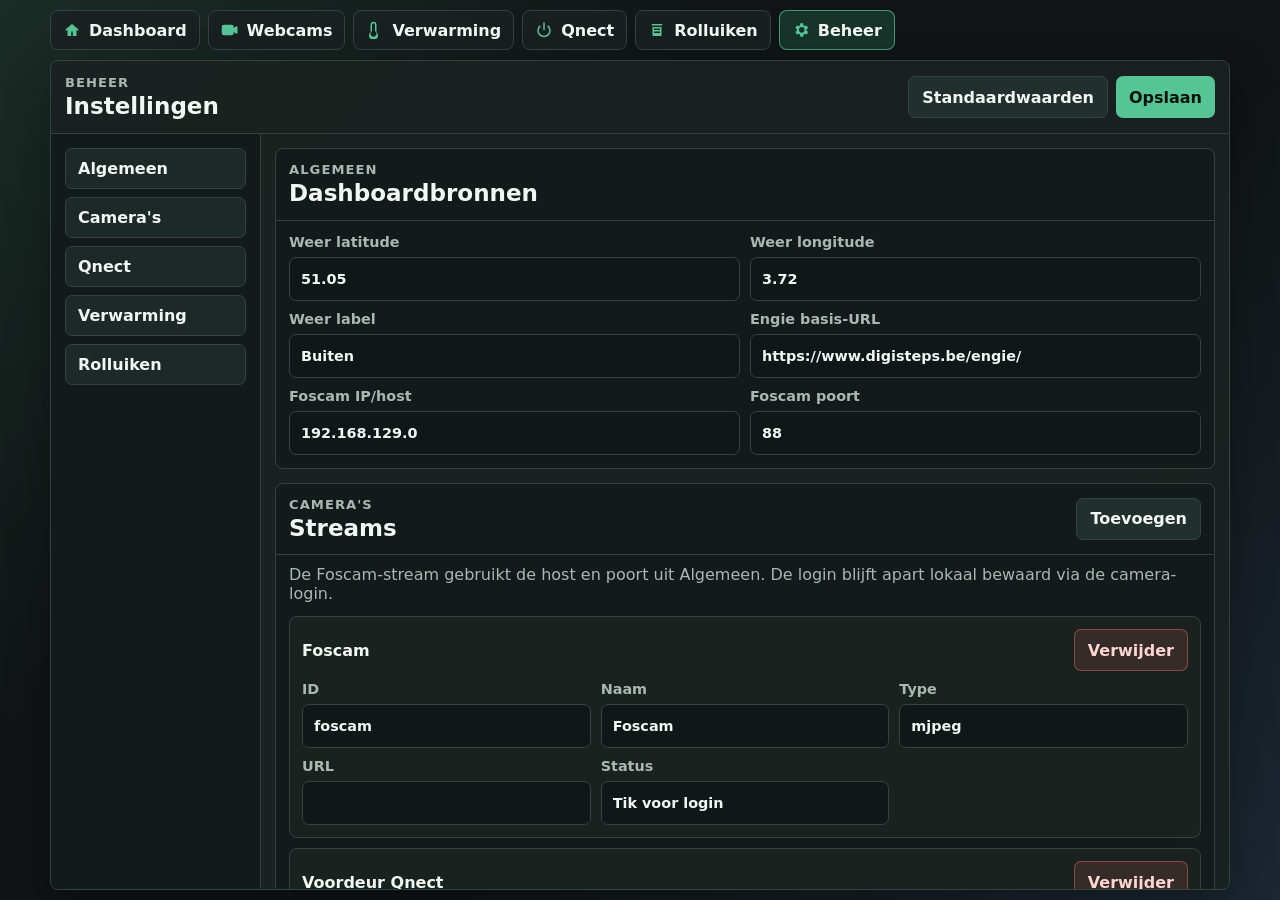
==== beheer.html @ 044582bc "Add beheer settings page" ====
<!doctype html>
<html lang="nl">
  <head>
    <meta charset="utf-8">
    <meta name="viewport" content="width=device-width, initial-scale=1">
    <title>Beheer | HomeOverview</title>
    <link rel="stylesheet" href="styles.css">
  </head>
  <body>
    <main class="dashboard overview-dashboard settings-dashboard">
      <nav class="dashboard-nav" aria-label="Overzichten">
        <a class="nav-button" href="index.html" aria-label="Dashboard">
          <svg viewBox="0 0 24 24" aria-hidden="true"><path d="M3 11.5 12 4l9 7.5-1.28 1.54L18 11.61V20h-5v-6h-2v6H6v-8.39l-1.72 1.43L3 11.5Z"/></svg>
          Dashboard
        </a>
        <a class="nav-button" href="webcams.html" aria-label="Alle webcams">
          <svg viewBox="0 0 24 24" aria-hidden="true"><path d="M4 5h10a3 3 0 0 1 3 3v1.4l3.45-2.3A1 1 0 0 1 22 7.93v8.14a1 1 0 0 1-1.55.83L17 14.6V16a3 3 0 0 1-3 3H4a3 3 0 0 1-3-3V8a3 3 0 0 1 3-3Z"/></svg>
          Webcams
        </a>
        <a class="nav-button" href="verwarming.html" aria-label="Alle verwarmingstoestellen">
          <svg viewBox="0 0 24 24" aria-hidden="true"><path d="M14 14.76V5a4 4 0 0 0-8 0v9.76A6 6 0 1 0 14 14.76ZM10 21a4 4 0 0 1-2.67-6.98L8 13.42V5a2 2 0 1 1 4 0v8.42l.67.6A4 4 0 0 1 10 21Z"/></svg>
          Verwarming
        </a>
        <a class="nav-button" href="schakelaars.html" aria-label="Alle Qnect schakelaars">
          <svg viewBox="0 0 24 24" aria-hidden="true"><path d="M11 2h2v10h-2V2Zm6.78 3.81-1.42 1.42A7 7 0 1 1 7.64 7.23L6.22 5.81a9 9 0 1 0 11.56 0Z"/></svg>
          Qnect
        </a>
        <a class="nav-button" href="rolluiken.html" aria-label="Alle rolluiken">
          <svg viewBox="0 0 24 24" aria-hidden="true"><path d="M5 4h14v2H5V4Zm1 4h12v12H6V8Zm2 2v2h8v-2H8Zm0 4v2h8v-2H8Z"/></svg>
          Rolluiken
        </a>
        <a class="nav-button active" href="beheer.html" aria-label="Beheer instellingen">
          <svg viewBox="0 0 24 24" aria-hidden="true"><path d="m19.43 12.98.04-.98-.04-.98 2.11-1.65-2-3.46-2.49 1a7.33 7.33 0 0 0-1.7-.98L15 3h-4l-.35 2.93c-.61.24-1.18.57-1.7.98l-2.49-1-2 3.46 2.11 1.65-.04.98.04.98-2.11 1.65 2 3.46 2.49-1c.52.41 1.09.74 1.7.98L11 21h4l.35-2.93c.61-.24 1.18-.57 1.7-.98l2.49 1 2-3.46-2.11-1.65ZM13 15.5A3.5 3.5 0 1 1 13 8a3.5 3.5 0 0 1 0 7.5Z"/></svg>
          Beheer
        </a>
      </nav>

      <section class="panel settings-panel" aria-labelledby="settings-title">
        <form id="settings-form"></form>
      </section>
    </main>

    <script src="app.js"></script>
  </body>
</html>
---- styles.css ----
:root {
  color-scheme: dark;
  --bg: #101414;
  --surface: #1a2220;
  --surface-strong: #22302d;
  --line: #33433f;
  --text: #f3f7f4;
  --muted: #a9b8b1;
  --accent: #56c596;
  --accent-strong: #31a77a;
  --warn: #f0b35a;
  --cool: #69a7ff;
  --danger: #ed6f65;
  --shadow: 0 18px 45px rgb(0 0 0 / 28%);
  font-family: Inter, "Segoe UI", system-ui, -apple-system, BlinkMacSystemFont, sans-serif;
}

* {
  box-sizing: border-box;
}

html,
body {
  width: 100%;
  height: 100%;
}

body {
  margin: 0;
  background:
    linear-gradient(135deg, rgb(86 197 150 / 14%), transparent 34%),
    linear-gradient(315deg, rgb(105 167 255 / 13%), transparent 38%),
    var(--bg);
  color: var(--text);
  overflow: hidden;
}

button,
a {
  -webkit-tap-highlight-color: transparent;
}

button {
  border: 0;
  font: inherit;
}

svg {
  display: block;
  width: 1.25rem;
  height: 1.25rem;
  fill: currentColor;
}

.dashboard {
  width: min(1200px, 100%);
  height: 100dvh;
  margin: 0 auto;
  padding: 10px;
  display: grid;
  grid-template-rows: auto auto minmax(0, 1fr);
  gap: 10px;
}

.overview-dashboard {
  grid-template-rows: auto minmax(0, 1fr);
}

.dashboard-nav {
  display: flex;
  flex-wrap: wrap;
  align-items: center;
  gap: 8px;
  min-height: 40px;
}

.nav-button {
  min-height: 40px;
  display: inline-flex;
  align-items: center;
  gap: 8px;
  border: 1px solid var(--line);
  border-radius: 8px;
  padding: 8px 12px;
  color: var(--text);
  background: rgb(26 34 32 / 88%);
  text-decoration: none;
  font-weight: 750;
}

.nav-button svg {
  width: 18px;
  height: 18px;
  color: var(--accent);
}

.nav-button.active {
  border-color: rgb(86 197 150 / 70%);
  background: rgb(49 167 122 / 22%);
}

.topbar {
  display: grid;
  grid-template-columns: minmax(0, 1fr) auto minmax(0, 1fr);
  gap: 10px;
  align-items: stretch;
}

.status-block,
.temperature-block {
  min-height: 68px;
  border: 1px solid var(--line);
  border-radius: 8px;
  background: rgb(26 34 32 / 88%);
  box-shadow: var(--shadow);
  padding: 10px 14px;
}

.status-block {
  display: flex;
  flex-direction: column;
  justify-content: center;
}

.align-right {
  align-items: flex-end;
  text-align: right;
}

.temperature-block {
  min-width: 260px;
  display: flex;
  align-items: center;
  justify-content: center;
  gap: 12px;
}

.temperature-block svg {
  width: 30px;
  height: 30px;
  color: var(--accent);
}

.day,
.temperature,
.time {
  font-size: clamp(1.65rem, 2.8vw, 2.55rem);
  line-height: 1;
  font-weight: 750;
}

.temperature {
  min-width: 140px;
}

.date-line,
.temperature-source,
.eyebrow,
.mini-stats,
.camera-label,
.switch-state {
  color: var(--muted);
}

.date-line,
.temperature-source {
  margin-top: 5px;
  font-size: .9rem;
}

.content-grid {
  display: grid;
  min-height: 0;
  grid-template-columns: minmax(0, .98fr) minmax(0, 1.02fr);
  grid-template-rows: minmax(0, .95fr) minmax(0, 1fr);
  grid-template-areas:
    "climate sonoff"
    "energy cameras";
  gap: 10px;
}

.overview-content {
  min-height: 0;
  display: grid;
}

.overview-panel {
  min-height: 0;
  display: flex;
  flex-direction: column;
}

.overview-grid {
  flex: 1;
  min-height: 0;
  display: grid;
  grid-template-columns: repeat(4, minmax(0, 1fr));
  gap: 10px;
}

.overview-card {
  min-height: 0;
  border: 1px solid var(--line);
  border-radius: 8px;
  background: rgb(26 34 32 / 92%);
  overflow: hidden;
}

.overview-card-heading {
  display: flex;
  justify-content: space-between;
  gap: 12px;
  padding: 12px;
}

.status-pill {
  align-self: flex-start;
  border: 1px solid var(--line);
  border-radius: 999px;
  padding: 5px 9px;
  color: var(--muted);
  background: #111817;
  font-size: .78rem;
  font-weight: 750;
  white-space: nowrap;
}

.overview-camera-view {
  min-height: 180px;
}

.heating-card {
  display: flex;
  flex-direction: column;
  justify-content: space-between;
  padding-bottom: 12px;
}

.overview-temp {
  padding: 8px 12px 12px;
  font-size: clamp(3rem, 5.5vw, 5.2rem);
  line-height: 1;
  font-weight: 800;
}

.overview-temp small {
  margin-left: 4px;
  color: var(--muted);
  font-size: 1.1rem;
}

.overview-meta {
  display: grid;
  gap: 8px;
  padding: 0 12px;
  color: var(--muted);
}

.overview-meta strong {
  color: var(--text);
}

.overview-switch {
  min-height: 120px;
}

.shutter-overview-grid {
  grid-template-columns: repeat(3, minmax(0, 1fr));
}

.shutter-card {
  display: flex;
  flex-direction: column;
  justify-content: space-between;
  padding-bottom: 12px;
}

.shutter-position {
  padding: 10px 12px 16px;
  font-size: clamp(2.6rem, 5vw, 4.6rem);
  line-height: 1;
  font-weight: 800;
}

.shutter-actions {
  display: grid;
  grid-template-columns: repeat(3, minmax(0, 1fr));
  gap: 8px;
  padding: 0 12px;
}

.shutter-actions button {
  min-height: 58px;
  display: inline-flex;
  align-items: center;
  justify-content: center;
  gap: 7px;
  border: 1px solid var(--line);
  border-radius: 8px;
  color: var(--text);
  background: var(--surface-strong);
  cursor: pointer;
  font-weight: 750;
}

.shutter-actions svg {
  width: 18px;
  height: 18px;
  color: var(--accent);
}

.panel {
  min-height: 0;
  border: 1px solid var(--line);
  border-radius: 8px;
  background: rgb(26 34 32 / 92%);
  box-shadow: var(--shadow);
  padding: 12px;
  overflow: hidden;
}

.climate-panel {
  grid-area: climate;
}

.sonoff-panel {
  grid-area: sonoff;
}

.energy-panel {
  grid-area: energy;
  display: flex;
  flex-direction: column;
}

.cameras-panel {
  grid-area: cameras;
  display: flex;
  flex-direction: column;
}

.panel-heading {
  display: flex;
  align-items: center;
  justify-content: space-between;
  gap: 12px;
  margin-bottom: 10px;
}

.eyebrow {
  margin: 0 0 4px;
  font-size: .82rem;
  font-weight: 700;
  text-transform: uppercase;
  letter-spacing: .08em;
}

h1,
h2 {
  margin: 0;
  font-size: clamp(1.12rem, 1.8vw, 1.65rem);
  line-height: 1.1;
}

.icon-button,
.round-button {
  display: grid;
  place-items: center;
  color: var(--text);
  background: var(--surface-strong);
  border: 1px solid var(--line);
  cursor: pointer;
  transition: transform .18s ease, background .18s ease, border-color .18s ease;
}

.icon-button {
  width: 42px;
  height: 42px;
  border-radius: 8px;
}

.icon-button.active {
  background: var(--accent-strong);
  border-color: var(--accent);
}

.round-button {
  width: 58px;
  height: 58px;
  border-radius: 50%;
}

.icon-button:active,
.round-button:active,
.switch-button:active {
  transform: scale(.96);
}

.climate-readout {
  display: grid;
  grid-template-columns: 58px minmax(0, 1fr) 58px;
  gap: 12px;
  align-items: center;
  margin: 10px 0;
}

.target-temp {
  min-height: 82px;
  display: flex;
  align-items: baseline;
  justify-content: center;
  border-radius: 8px;
  background: linear-gradient(135deg, rgb(86 197 150 / 22%), rgb(105 167 255 / 14%));
  border: 1px solid var(--line);
  font-size: clamp(3.15rem, 5.7vw, 5rem);
  line-height: 1;
  font-weight: 800;
}

.target-temp small {
  margin-left: 6px;
  font-size: 1.2rem;
  color: var(--muted);
}

.segmented-control {
  display: grid;
  grid-template-columns: repeat(4, 1fr);
  gap: 5px;
  padding: 5px;
  border-radius: 8px;
  background: #111817;
  border: 1px solid var(--line);
}

.segmented-control button {
  min-height: 38px;
  border-radius: 6px;
  color: var(--muted);
  background: transparent;
  cursor: pointer;
  font-weight: 700;
}

.segmented-control button.selected {
  color: var(--text);
  background: var(--surface-strong);
}

.mini-stats {
  display: flex;
  justify-content: space-between;
  gap: 14px;
  margin-top: 9px;
  font-size: .92rem;
}

.mini-stats strong {
  color: var(--text);
}

.switch-grid {
  display: grid;
  grid-template-columns: repeat(2, minmax(0, 1fr));
  gap: 10px;
}

.switch-button {
  min-height: 70px;
  display: flex;
  align-items: center;
  justify-content: space-between;
  gap: 14px;
  padding: 12px;
  border-radius: 8px;
  border: 1px solid var(--line);
  color: var(--text);
  background: var(--surface-strong);
  cursor: pointer;
  text-align: left;
}

.switch-button svg {
  width: 28px;
  height: 28px;
  color: var(--muted);
}

.switch-button.active {
  background: rgb(49 167 122 / 22%);
  border-color: rgb(86 197 150 / 70%);
}

.switch-button.active svg {
  color: var(--accent);
}

.switch-name {
  display: block;
  margin-bottom: 5px;
  font-weight: 750;
}

.switch-state {
  display: block;
  font-size: .95rem;
}

.text-link {
  color: var(--text);
  text-decoration: none;
  border: 1px solid var(--line);
  border-radius: 6px;
  padding: 8px 12px;
  background: var(--surface-strong);
  font-weight: 700;
}

.energy-summary {
  display: grid;
  grid-template-columns: repeat(3, minmax(0, 1fr));
  gap: 8px;
  margin-bottom: 8px;
}

.energy-summary > div {
  min-height: 55px;
  display: flex;
  flex-direction: column;
  justify-content: center;
  padding: 9px 10px;
  border: 1px solid var(--line);
  border-radius: 8px;
  background: var(--surface-strong);
}

.summary-label {
  margin-bottom: 6px;
  color: var(--muted);
  font-size: .86rem;
}

.energy-summary strong {
  font-size: clamp(1.15rem, 2.4vw, 1.8rem);
  line-height: 1;
}

.energy-chart-wrap {
  position: relative;
  flex: 1;
  min-height: 0;
  border: 1px solid var(--line);
  border-radius: 8px;
  background: #111817;
  overflow: hidden;
}

.energy-chart {
  display: block;
  width: 100%;
  height: 100%;
  min-height: 120px;
}

.energy-grid-line {
  stroke: rgb(255 255 255 / 9%);
  stroke-width: 1;
}

.energy-day-line {
  stroke: rgb(240 179 90 / 55%);
  stroke-dasharray: 5 6;
  stroke-width: 2;
}

.energy-bar {
  fill: var(--cool);
  cursor: pointer;
}

.energy-bar.low {
  fill: var(--accent);
}

.energy-bar.current {
  fill: var(--warn);
}

.energy-tooltip {
  position: absolute;
  z-index: 2;
  left: 0;
  top: 0;
  min-width: 64px;
  pointer-events: none;
  transform: translate(-50%, calc(-100% - 10px));
  border: 1px solid var(--line);
  border-radius: 6px;
  padding: 7px 9px;
  color: var(--text);
  background: rgb(16 24 23 / 96%);
  box-shadow: 0 10px 24px rgb(0 0 0 / 32%);
  font-size: .84rem;
  line-height: 1;
  opacity: 0;
  transition: opacity .12s ease;
}

.energy-tooltip.visible {
  opacity: 1;
}

.energy-tooltip strong {
  display: block;
  font-size: .98rem;
}

.energy-axis-label {
  fill: var(--muted);
  font-size: 13px;
}

.energy-legend {
  display: flex;
  flex-wrap: wrap;
  gap: 12px;
  align-items: center;
  margin-top: 7px;
  color: var(--muted);
  font-size: .82rem;
}

.energy-legend span {
  display: inline-flex;
  align-items: center;
  gap: 6px;
}

.legend-swatch {
  width: 12px;
  height: 12px;
  border-radius: 3px;
  background: var(--cool);
}

.legend-swatch.low {
  background: var(--accent);
}

.legend-swatch.current {
  background: var(--warn);
}

.energy-footer {
  display: flex;
  justify-content: space-between;
  gap: 12px;
  margin-top: 6px;
  color: var(--muted);
  font-size: .94rem;
}

.camera-grid {
  display: grid;
  flex: 1;
  min-height: 0;
  grid-template-columns: repeat(4, minmax(0, 1fr));
  gap: 10px;
}

.camera-tile {
  overflow: hidden;
  border: 1px solid var(--line);
  border-radius: 8px;
  background: #0c1110;
}

.camera-tile.setup {
  cursor: pointer;
}

.camera-view {
  position: relative;
  aspect-ratio: 16 / 10;
  display: grid;
  place-items: center;
  background:
    linear-gradient(135deg, rgb(86 197 150 / 16%), transparent 45%),
    linear-gradient(315deg, rgb(240 179 90 / 15%), transparent 48%),
    #111817;
}

.camera-view img,
.camera-view iframe {
  width: 100%;
  height: 100%;
  border: 0;
  object-fit: cover;
}

.camera-placeholder {
  width: 38px;
  height: 38px;
  color: var(--muted);
}

.camera-label {
  display: flex;
  justify-content: space-between;
  align-items: center;
  gap: 8px;
  padding: 8px 9px;
  font-size: .84rem;
}

.camera-label strong,
.camera-label span {
  min-width: 0;
  overflow: hidden;
  text-overflow: ellipsis;
  white-space: nowrap;
}

.camera-label strong {
  color: var(--text);
}

.login-dialog {
  width: min(420px, calc(100vw - 32px));
  border: 1px solid var(--line);
  border-radius: 8px;
  background: var(--surface);
  color: var(--text);
  box-shadow: var(--shadow);
  padding: 0;
}

.login-dialog::backdrop {
  background: rgb(0 0 0 / 62%);
}

.login-dialog form {
  display: grid;
  gap: 16px;
  padding: 20px;
}

.dialog-heading {
  display: flex;
  align-items: center;
  justify-content: space-between;
  gap: 12px;
}

.login-dialog label {
  display: grid;
  gap: 8px;
  color: var(--muted);
  font-size: .95rem;
}

.login-dialog input {
  width: 100%;
  min-height: 48px;
  border: 1px solid var(--line);
  border-radius: 6px;
  padding: 10px 12px;
  color: var(--text);
  background: #101817;
  font: inherit;
}

.primary-button {
  min-height: 50px;
  border-radius: 6px;
  color: #07120d;
  background: var(--accent);
  cursor: pointer;
  font-weight: 800;
}

.settings-dashboard {
  grid-template-rows: auto minmax(0, 1fr);
}

.settings-panel {
  padding: 0;
}

#settings-form {
  min-height: 0;
  display: grid;
  grid-template-rows: auto auto minmax(0, 1fr);
}

.settings-toolbar {
  display: flex;
  align-items: center;
  justify-content: space-between;
  gap: 14px;
  padding: 14px;
  border-bottom: 1px solid var(--line);
}

.settings-actions {
  display: flex;
  flex-wrap: wrap;
  justify-content: flex-end;
  gap: 8px;
}

.primary-button.compact,
.secondary-button,
.danger-button {
  min-height: 42px;
  border-radius: 7px;
  padding: 9px 13px;
  cursor: pointer;
  font-weight: 800;
}

.secondary-button {
  border: 1px solid var(--line);
  color: var(--text);
  background: var(--surface-strong);
}

.danger-button {
  border: 1px solid rgb(237 111 101 / 45%);
  color: #ffd5d0;
  background: rgb(237 111 101 / 13%);
}

.settings-message {
  display: none;
  margin: 0;
  padding: 10px 14px;
  border-bottom: 1px solid rgb(86 197 150 / 28%);
  color: var(--accent);
  background: rgb(86 197 150 / 10%);
  font-weight: 750;
}

.settings-message.visible {
  display: block;
}

.settings-grid {
  min-height: 0;
  display: grid;
  grid-template-columns: 210px minmax(0, 1fr);
}

.settings-menu {
  display: flex;
  flex-direction: column;
  gap: 8px;
  padding: 14px;
  border-right: 1px solid var(--line);
  background: rgb(17 24 23 / 58%);
}

.settings-menu a {
  border: 1px solid var(--line);
  border-radius: 7px;
  padding: 10px 12px;
  color: var(--text);
  background: rgb(34 48 45 / 72%);
  text-decoration: none;
  font-weight: 800;
}

.settings-content {
  min-height: 0;
  overflow: auto;
  padding: 14px;
}

.settings-section {
  margin-bottom: 14px;
  border: 1px solid var(--line);
  border-radius: 8px;
  background: rgb(17 24 23 / 58%);
  overflow: hidden;
}

.settings-section-heading,
.settings-row-header {
  display: flex;
  align-items: center;
  justify-content: space-between;
  gap: 12px;
}

.settings-section-heading {
  padding: 13px;
  border-bottom: 1px solid var(--line);
}

.settings-hint {
  margin: 0;
  padding: 10px 13px 0;
  color: var(--muted);
}

.settings-fields {
  display: grid;
  grid-template-columns: repeat(2, minmax(0, 1fr));
  gap: 10px;
  padding: 13px;
}

.compact-fields {
  grid-template-columns: repeat(3, minmax(0, 1fr));
  padding: 0;
}

.settings-field {
  display: grid;
  gap: 7px;
  color: var(--muted);
  font-size: .9rem;
  font-weight: 700;
}

.settings-field input {
  width: 100%;
  min-height: 44px;
  border: 1px solid var(--line);
  border-radius: 7px;
  padding: 9px 11px;
  color: var(--text);
  background: #101817;
  font: inherit;
}

.checkbox-field {
  grid-template-columns: auto minmax(0, 1fr);
  align-items: center;
  align-self: end;
  min-height: 44px;
  border: 1px solid var(--line);
  border-radius: 7px;
  padding: 0 11px;
  background: #101817;
}

.checkbox-field input {
  width: 20px;
  min-height: 20px;
}

.settings-list {
  display: grid;
  gap: 10px;
  padding: 13px;
}

.settings-row {
  display: grid;
  gap: 10px;
  border: 1px solid var(--line);
  border-radius: 8px;
  padding: 12px;
  background: var(--surface);
}

@media (max-width: 940px) {
  body {
    overflow: auto;
  }

  .dashboard {
    padding: 12px;
    height: auto;
    min-height: 100dvh;
  }

  .topbar {
    grid-template-columns: 1fr 1fr;
  }

  .temperature-block {
    grid-column: 1 / -1;
    grid-row: 1;
    min-width: 0;
  }

  .content-grid {
    grid-template-columns: 1fr;
    grid-template-rows: auto;
    grid-template-areas:
      "climate"
      "sonoff"
      "energy"
      "cameras";
  }

  .energy-panel {
    min-height: 340px;
  }

  .camera-grid {
    grid-template-columns: repeat(2, minmax(0, 1fr));
  }

  .overview-grid,
  .shutter-overview-grid {
    grid-template-columns: repeat(2, minmax(0, 1fr));
  }

  .settings-grid {
    grid-template-columns: 1fr;
  }

  .settings-menu {
    flex-direction: row;
    flex-wrap: wrap;
    border-right: 0;
    border-bottom: 1px solid var(--line);
  }

  .settings-content {
    overflow: visible;
  }

  .compact-fields {
    grid-template-columns: repeat(2, minmax(0, 1fr));
  }
}

@media (max-width: 620px) {
  .topbar {
    grid-template-columns: 1fr;
  }

  .temperature-block {
    grid-column: auto;
    grid-row: auto;
  }

  .align-right {
    align-items: flex-start;
    text-align: left;
  }

  .climate-readout {
    grid-template-columns: 58px minmax(0, 1fr) 58px;
    gap: 10px;
  }

  .round-button {
    width: 58px;
    height: 58px;
  }

  .target-temp {
    min-height: 92px;
    font-size: 3.8rem;
  }

  .segmented-control,
  .energy-summary,
  .switch-grid,
  .camera-grid,
  .overview-grid,
  .shutter-overview-grid,
  .settings-fields,
  .compact-fields {
    grid-template-columns: 1fr;
  }

  .settings-toolbar,
  .settings-section-heading,
  .settings-row-header {
    align-items: stretch;
    flex-direction: column;
  }

  .settings-actions {
    justify-content: stretch;
  }

  .settings-actions button,
  .settings-section-heading button {
    width: 100%;
  }
}
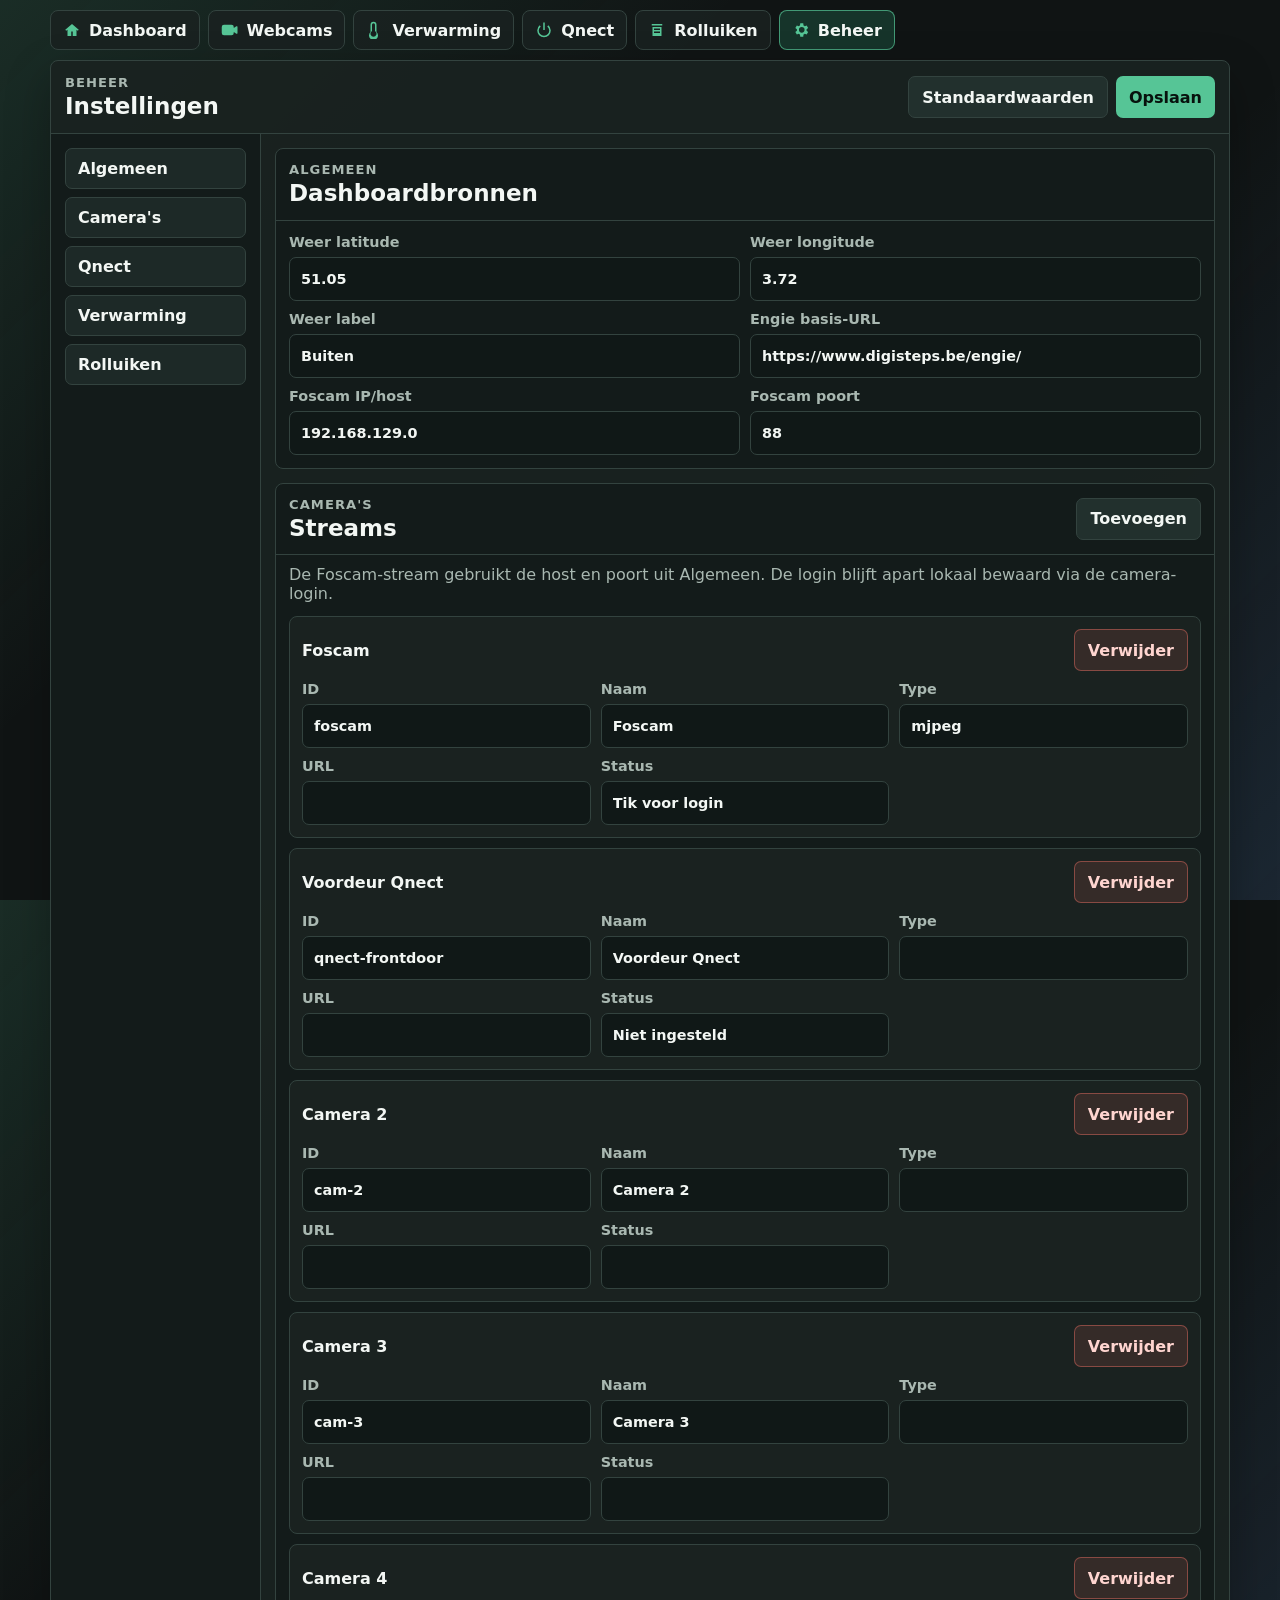
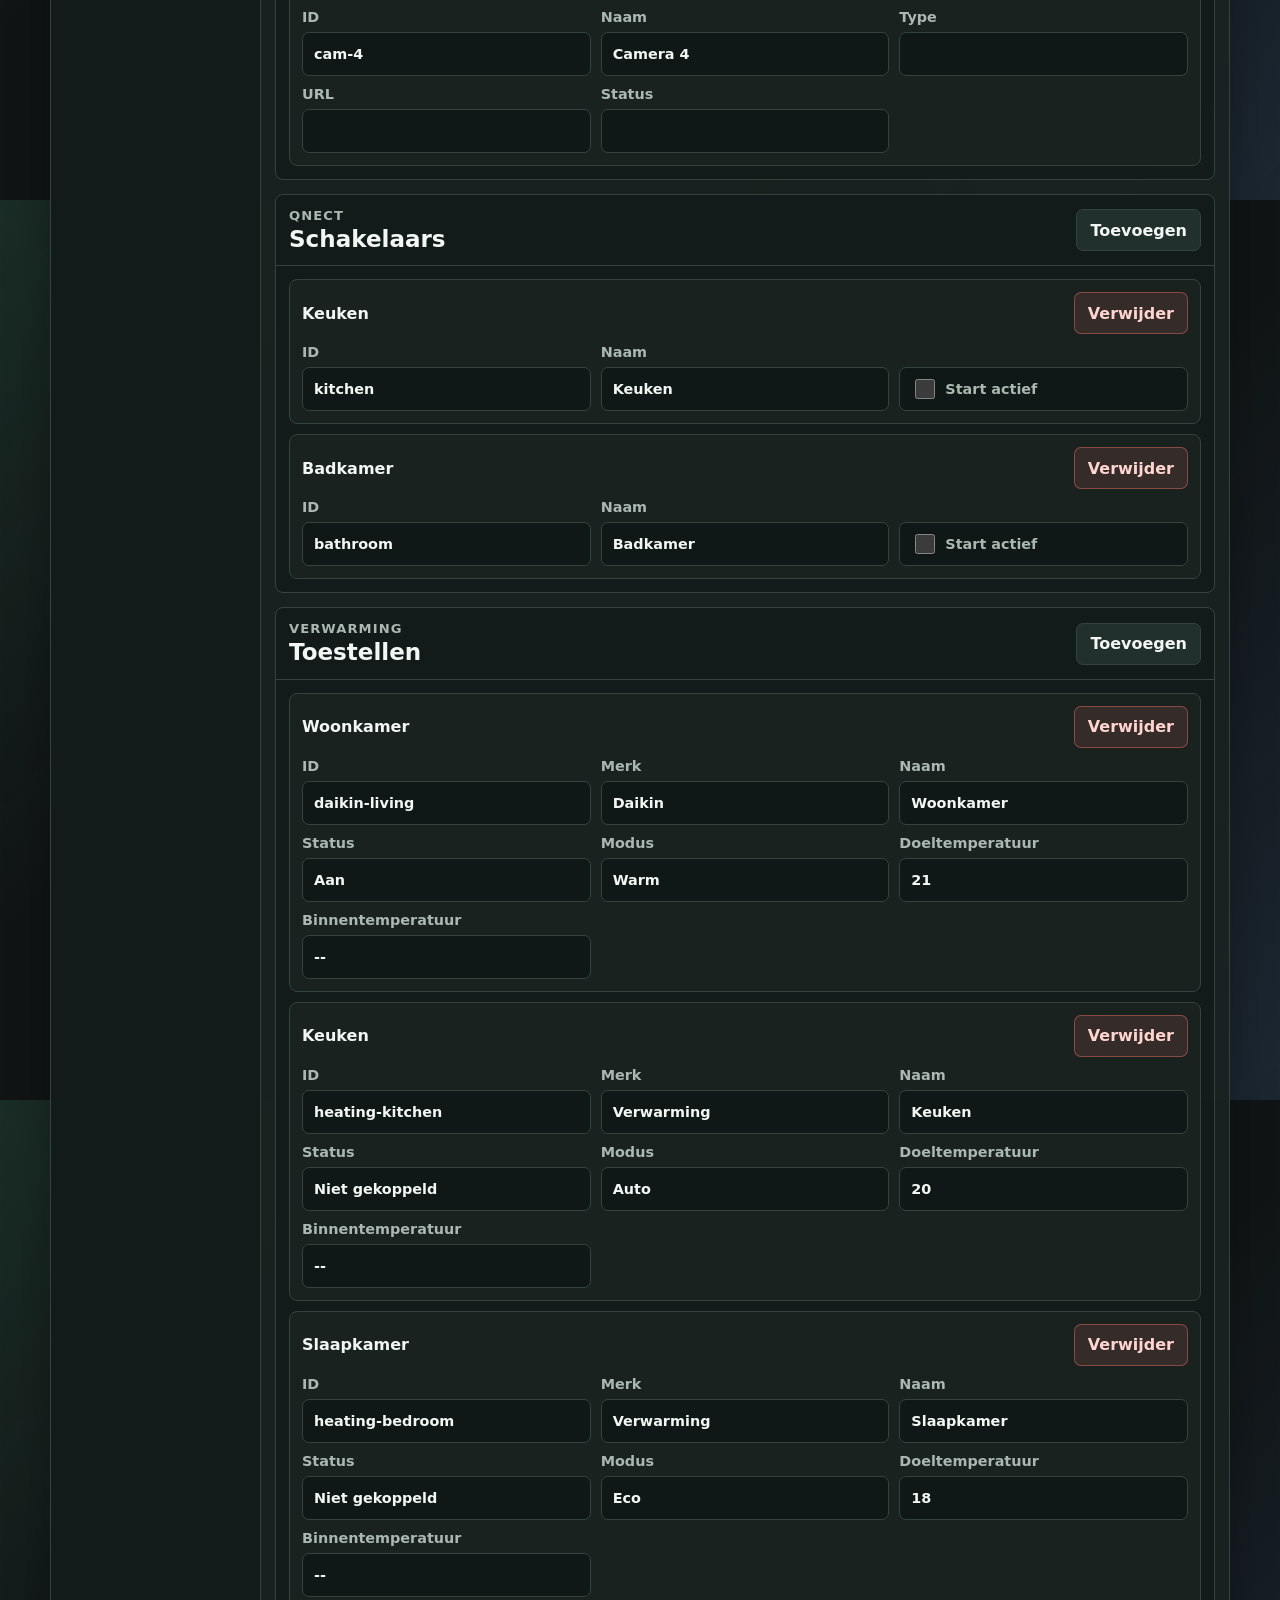
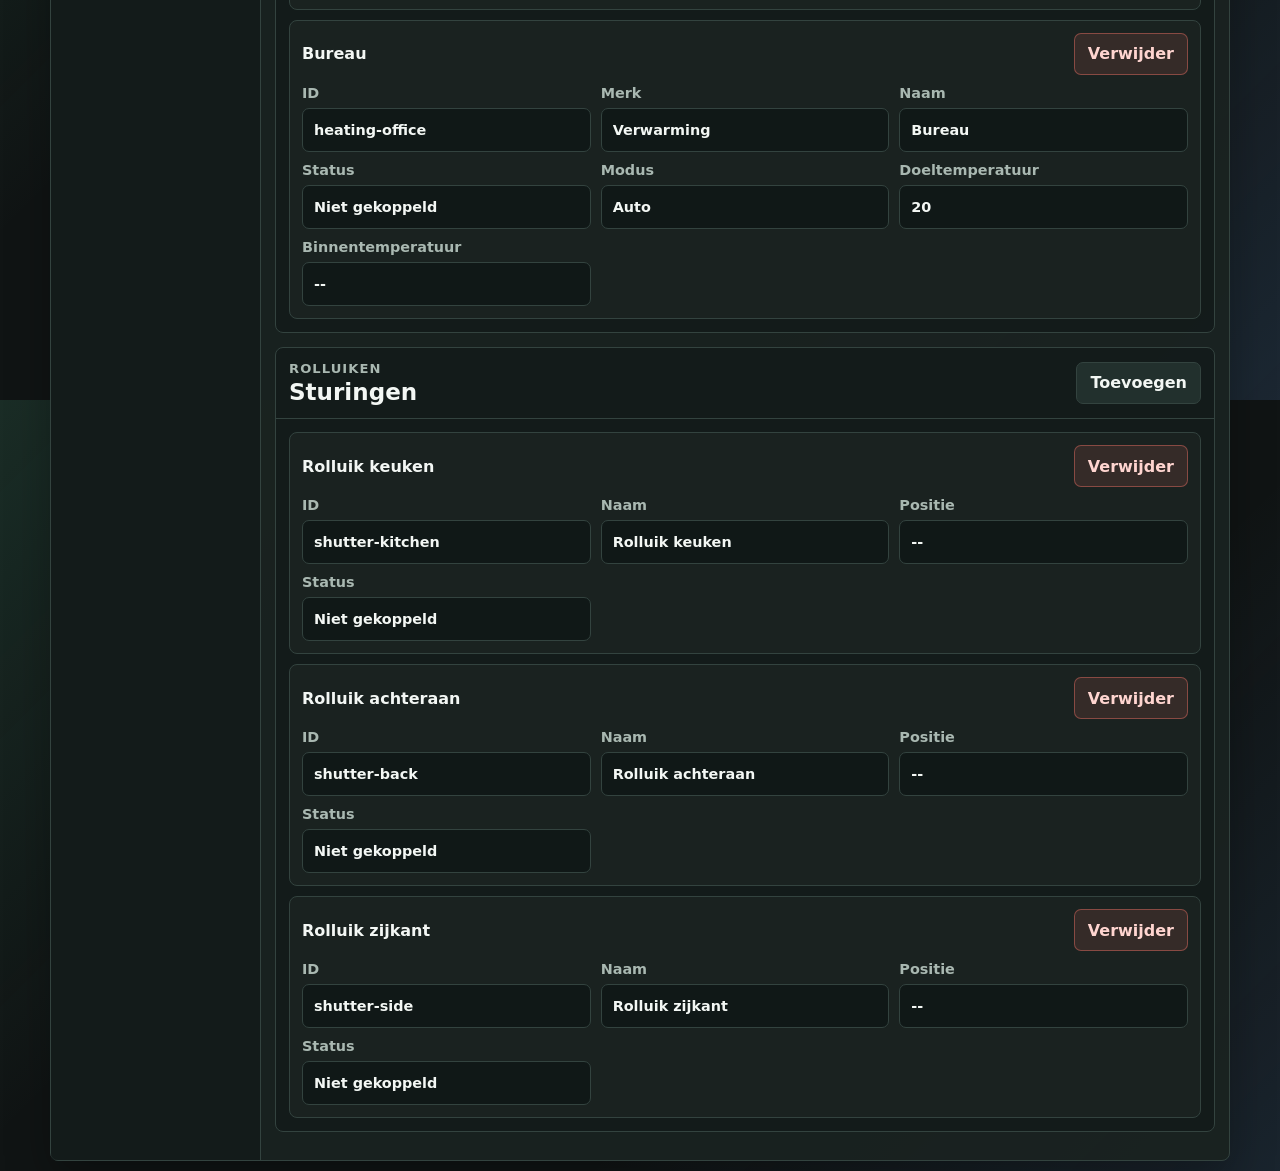
==== commit 43a7cbc3: "Allow beheer page scrolling" ====
--- a/beheer.html
+++ b/beheer.html
@@ -6,7 +6,7 @@
     <title>Beheer | HomeOverview</title>
     <link rel="stylesheet" href="styles.css">
   </head>
-  <body>
+  <body class="settings-page">
     <main class="dashboard overview-dashboard settings-dashboard">
       <nav class="dashboard-nav" aria-label="Overzichten">
         <a class="nav-button" href="index.html" aria-label="Dashboard">
--- a/styles.css
+++ b/styles.css
@@ -783,14 +783,31 @@
   grid-template-rows: auto minmax(0, 1fr);
 }
 
+.settings-page {
+  overflow-y: auto;
+}
+
+.settings-page .dashboard {
+  height: auto;
+  min-height: 100dvh;
+}
+
 .settings-panel {
   padding: 0;
 }
 
+.settings-page .settings-panel {
+  overflow: visible;
+}
+
 #settings-form {
   min-height: 0;
   display: grid;
   grid-template-rows: auto auto minmax(0, 1fr);
+}
+
+.settings-page #settings-form {
+  display: block;
 }
 
 .settings-toolbar {
@@ -851,6 +868,10 @@
   grid-template-columns: 210px minmax(0, 1fr);
 }
 
+.settings-page .settings-grid {
+  min-height: auto;
+}
+
 .settings-menu {
   display: flex;
   flex-direction: column;
@@ -874,6 +895,10 @@
   min-height: 0;
   overflow: auto;
   padding: 14px;
+}
+
+.settings-page .settings-content {
+  overflow: visible;
 }
 
 .settings-section {
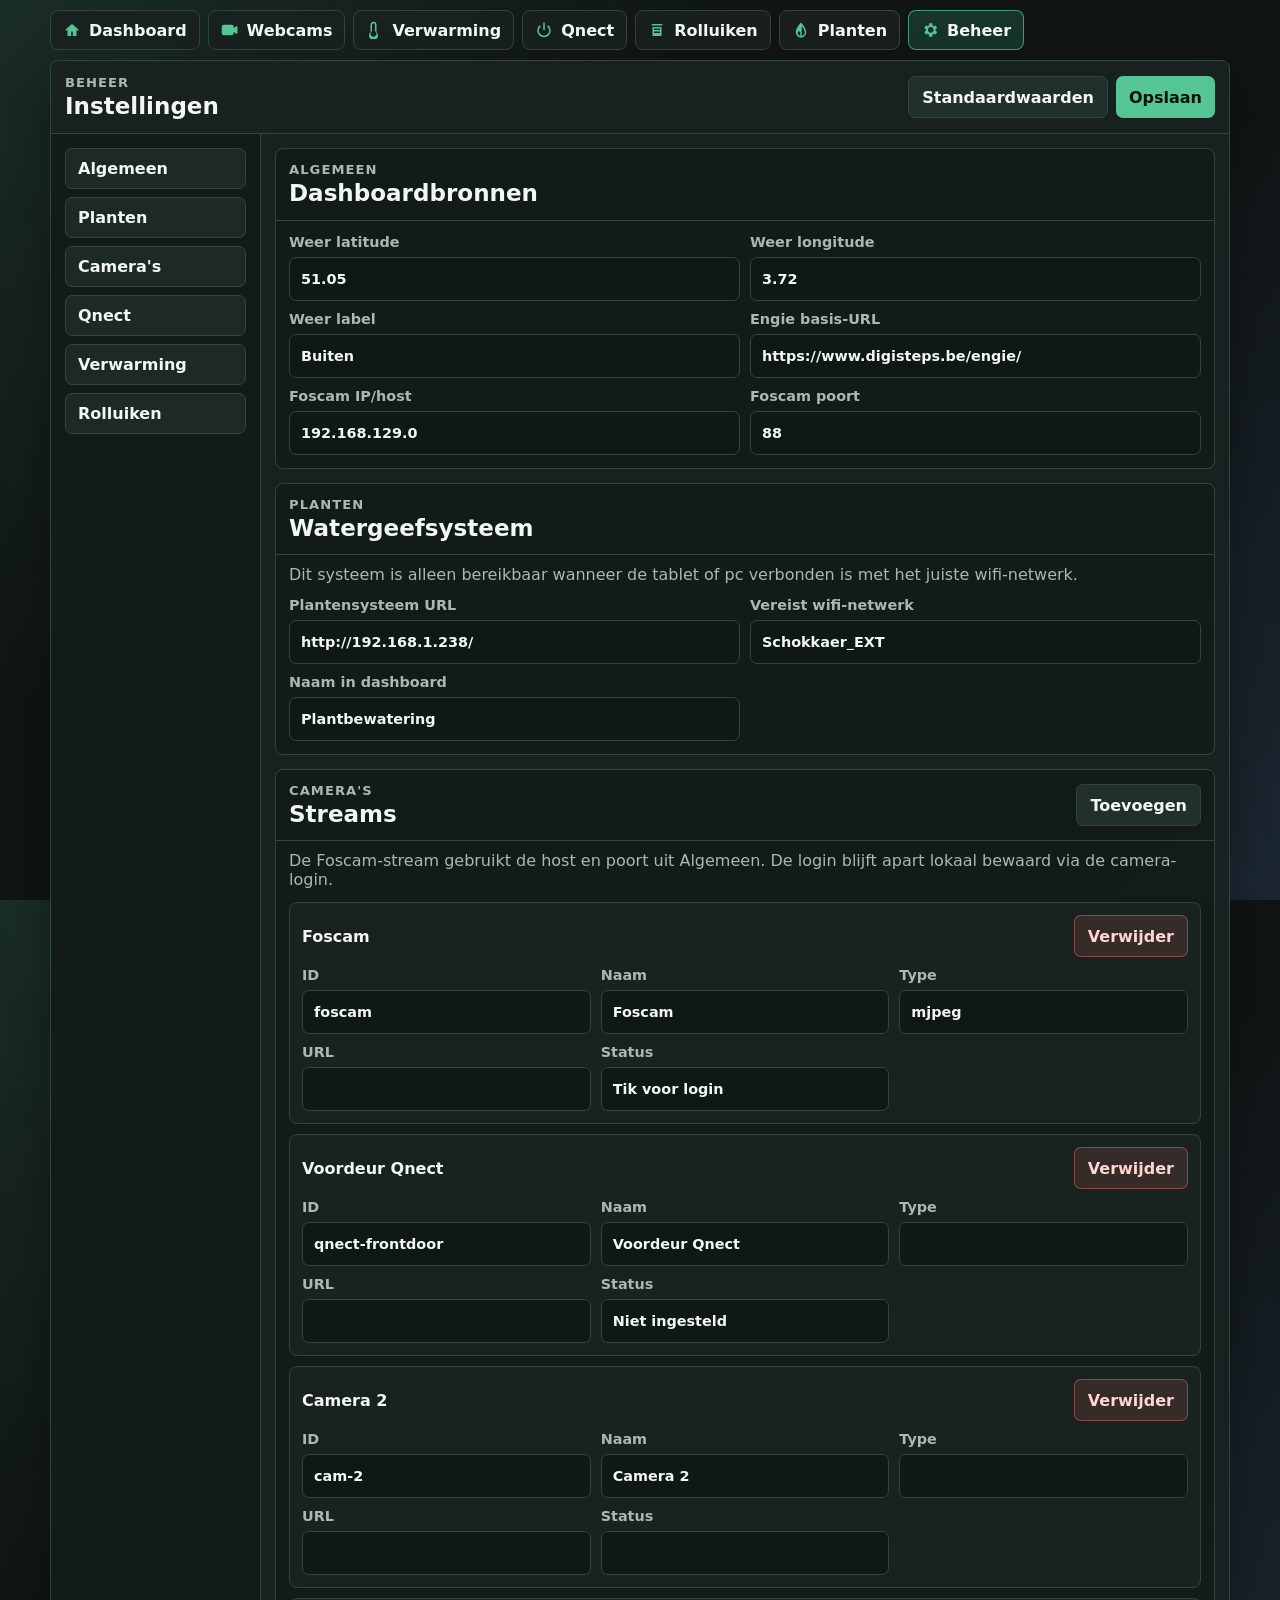
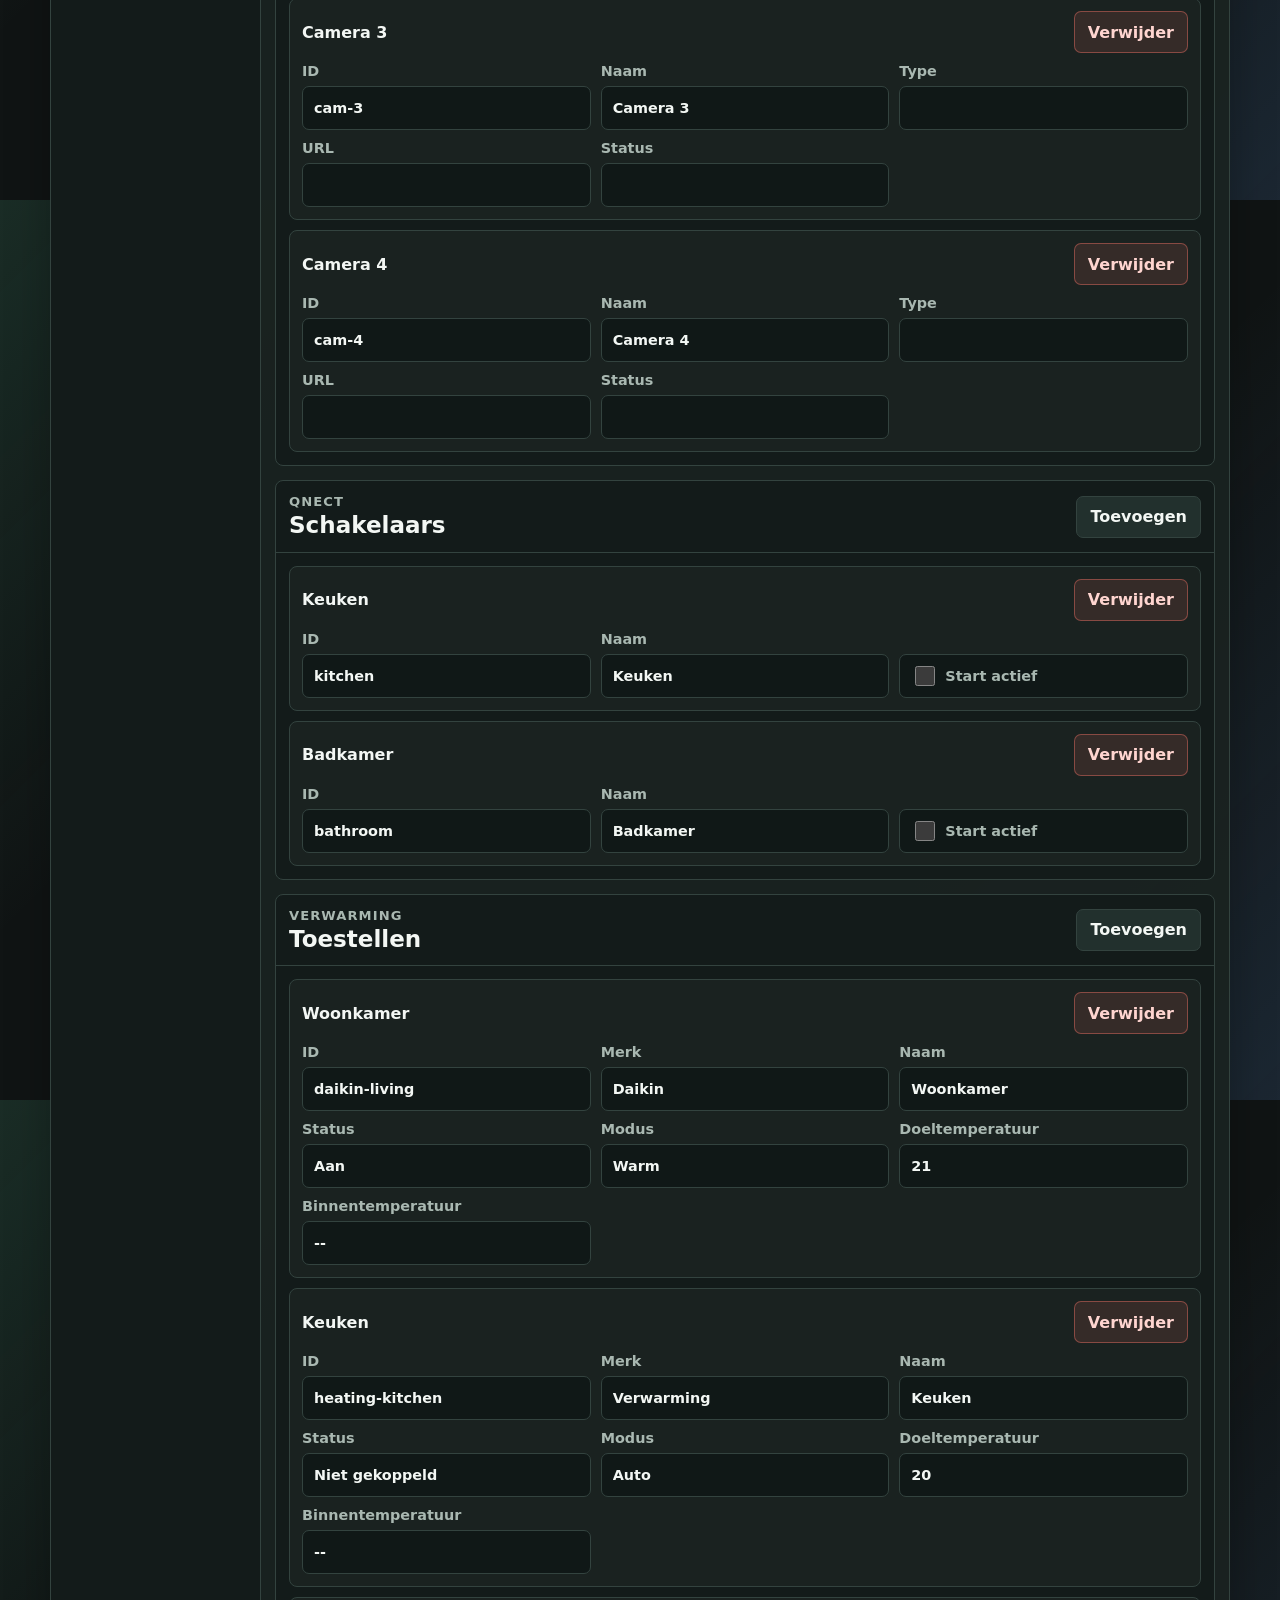
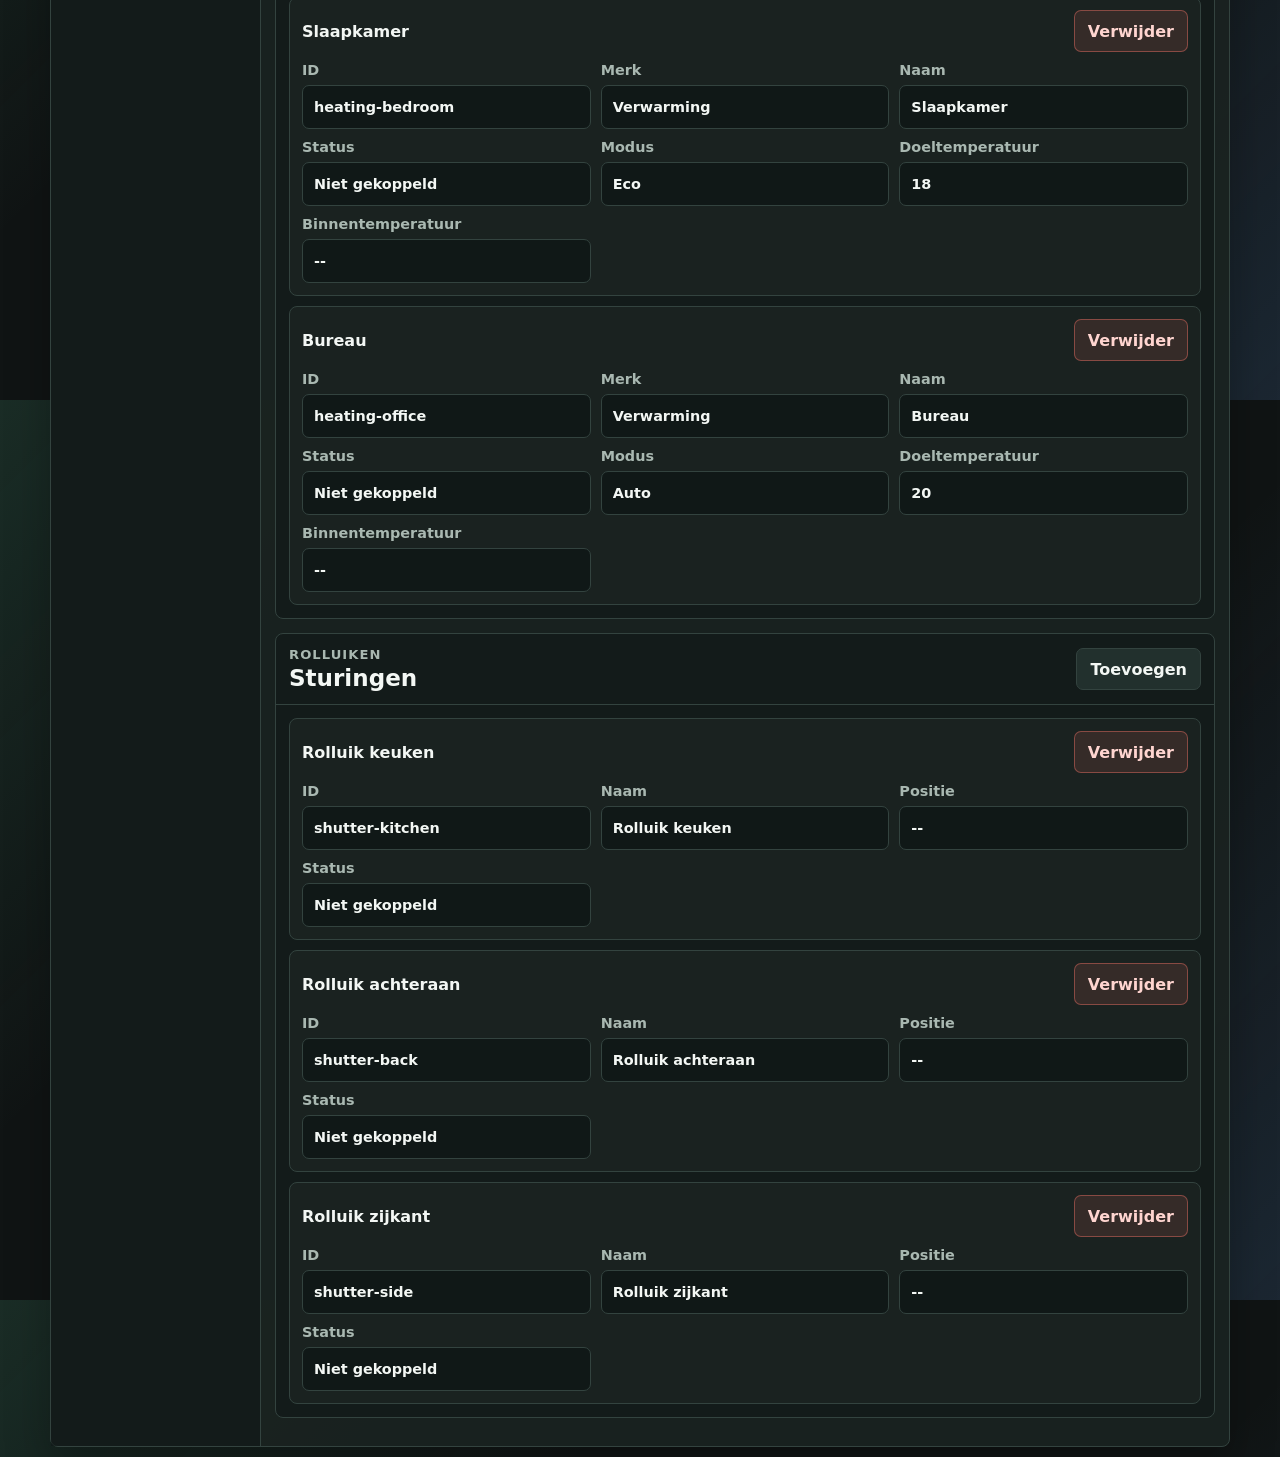
==== commit 9ced3e27: "Add plant watering system page" ====
--- a/beheer.html
+++ b/beheer.html
@@ -29,6 +29,10 @@
           <svg viewBox="0 0 24 24" aria-hidden="true"><path d="M5 4h14v2H5V4Zm1 4h12v12H6V8Zm2 2v2h8v-2H8Zm0 4v2h8v-2H8Z"/></svg>
           Rolluiken
         </a>
+        <a class="nav-button" href="planten.html" aria-label="Plantbewatering">
+          <svg viewBox="0 0 24 24" aria-hidden="true"><path d="M12 2s7 7.2 7 13a7 7 0 0 1-14 0C5 9.2 12 2 12 2Zm-1 17.9V14H7.8a5 5 0 0 0 3.2 5.9ZM13 20a5 5 0 0 0 4-4.9c0-2.7-2.4-6.3-4-8.3V20Z"/></svg>
+          Planten
+        </a>
         <a class="nav-button active" href="beheer.html" aria-label="Beheer instellingen">
           <svg viewBox="0 0 24 24" aria-hidden="true"><path d="m19.43 12.98.04-.98-.04-.98 2.11-1.65-2-3.46-2.49 1a7.33 7.33 0 0 0-1.7-.98L15 3h-4l-.35 2.93c-.61.24-1.18.57-1.7.98l-2.49-1-2 3.46 2.11 1.65-.04.98.04.98-2.11 1.65 2 3.46 2.49-1c.52.41 1.09.74 1.7.98L11 21h4l.35-2.93c.61-.24 1.18-.57 1.7-.98l2.49 1 2-3.46-2.11-1.65ZM13 15.5A3.5 3.5 0 1 1 13 8a3.5 3.5 0 0 1 0 7.5Z"/></svg>
           Beheer
--- a/styles.css
+++ b/styles.css
@@ -516,6 +516,71 @@
   font-weight: 700;
 }
 
+.primary-link {
+  min-height: 42px;
+  display: inline-flex;
+  align-items: center;
+  justify-content: center;
+  border-radius: 7px;
+  padding: 9px 13px;
+  color: #07120d;
+  background: var(--accent);
+  text-decoration: none;
+  font-weight: 800;
+}
+
+.plants-panel {
+  min-height: 0;
+  display: flex;
+  flex-direction: column;
+}
+
+.plants-layout {
+  flex: 1;
+  min-height: 0;
+  display: grid;
+  grid-template-columns: 320px minmax(0, 1fr);
+  gap: 12px;
+}
+
+.plants-info {
+  border: 1px solid var(--line);
+  border-radius: 8px;
+  padding: 14px;
+  background: #111817;
+  color: var(--muted);
+}
+
+.plants-info h2 {
+  margin-bottom: 12px;
+  color: var(--text);
+}
+
+.plants-info p {
+  margin: 0 0 12px;
+  line-height: 1.45;
+}
+
+.plants-info strong {
+  color: var(--text);
+}
+
+.plants-frame-wrap {
+  min-height: 0;
+  border: 1px solid var(--line);
+  border-radius: 8px;
+  overflow: hidden;
+  background: #07100e;
+}
+
+.plants-frame-wrap iframe {
+  width: 100%;
+  height: 100%;
+  min-height: 560px;
+  border: 0;
+  background: #fff;
+}
+
 .energy-summary {
   display: grid;
   grid-template-columns: repeat(3, minmax(0, 1fr));
@@ -1032,6 +1097,14 @@
   .overview-grid,
   .shutter-overview-grid {
     grid-template-columns: repeat(2, minmax(0, 1fr));
+  }
+
+  .plants-layout {
+    grid-template-columns: 1fr;
+  }
+
+  .plants-frame-wrap iframe {
+    min-height: 620px;
   }
 
   .settings-grid {
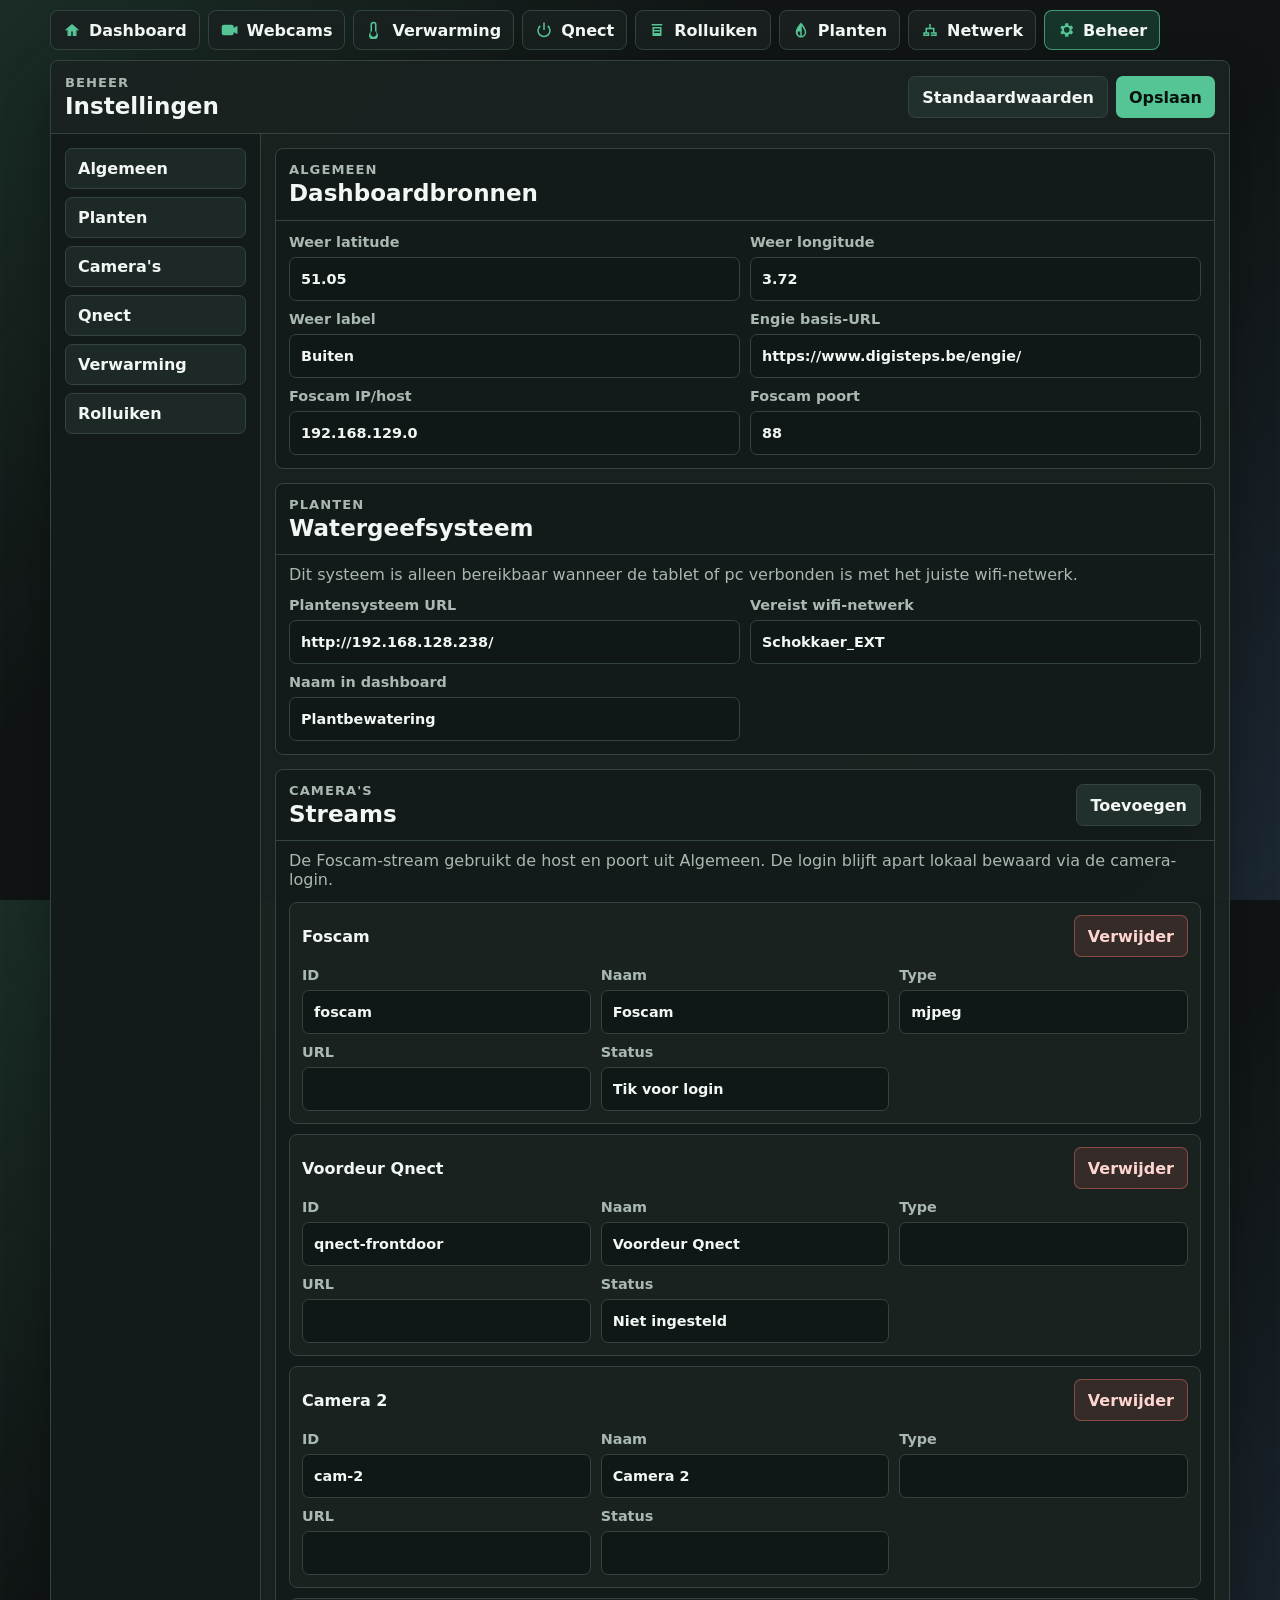
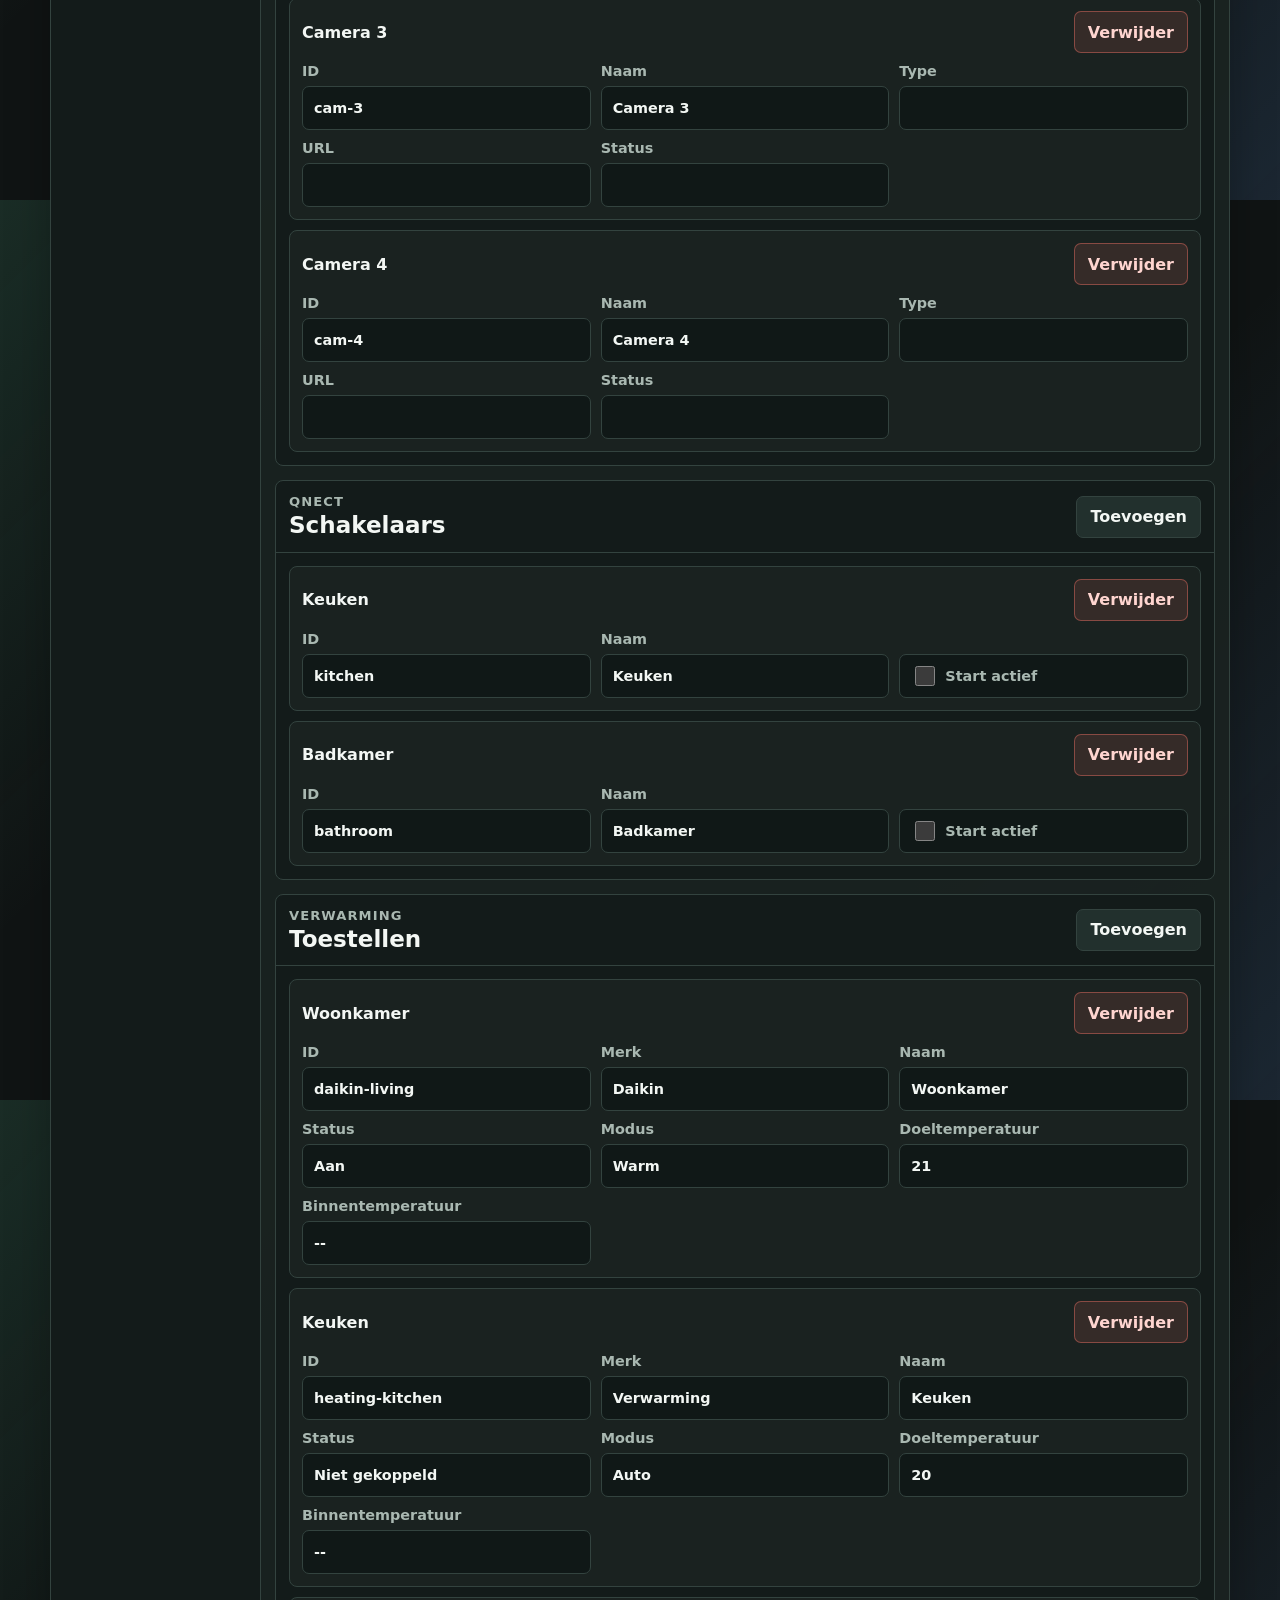
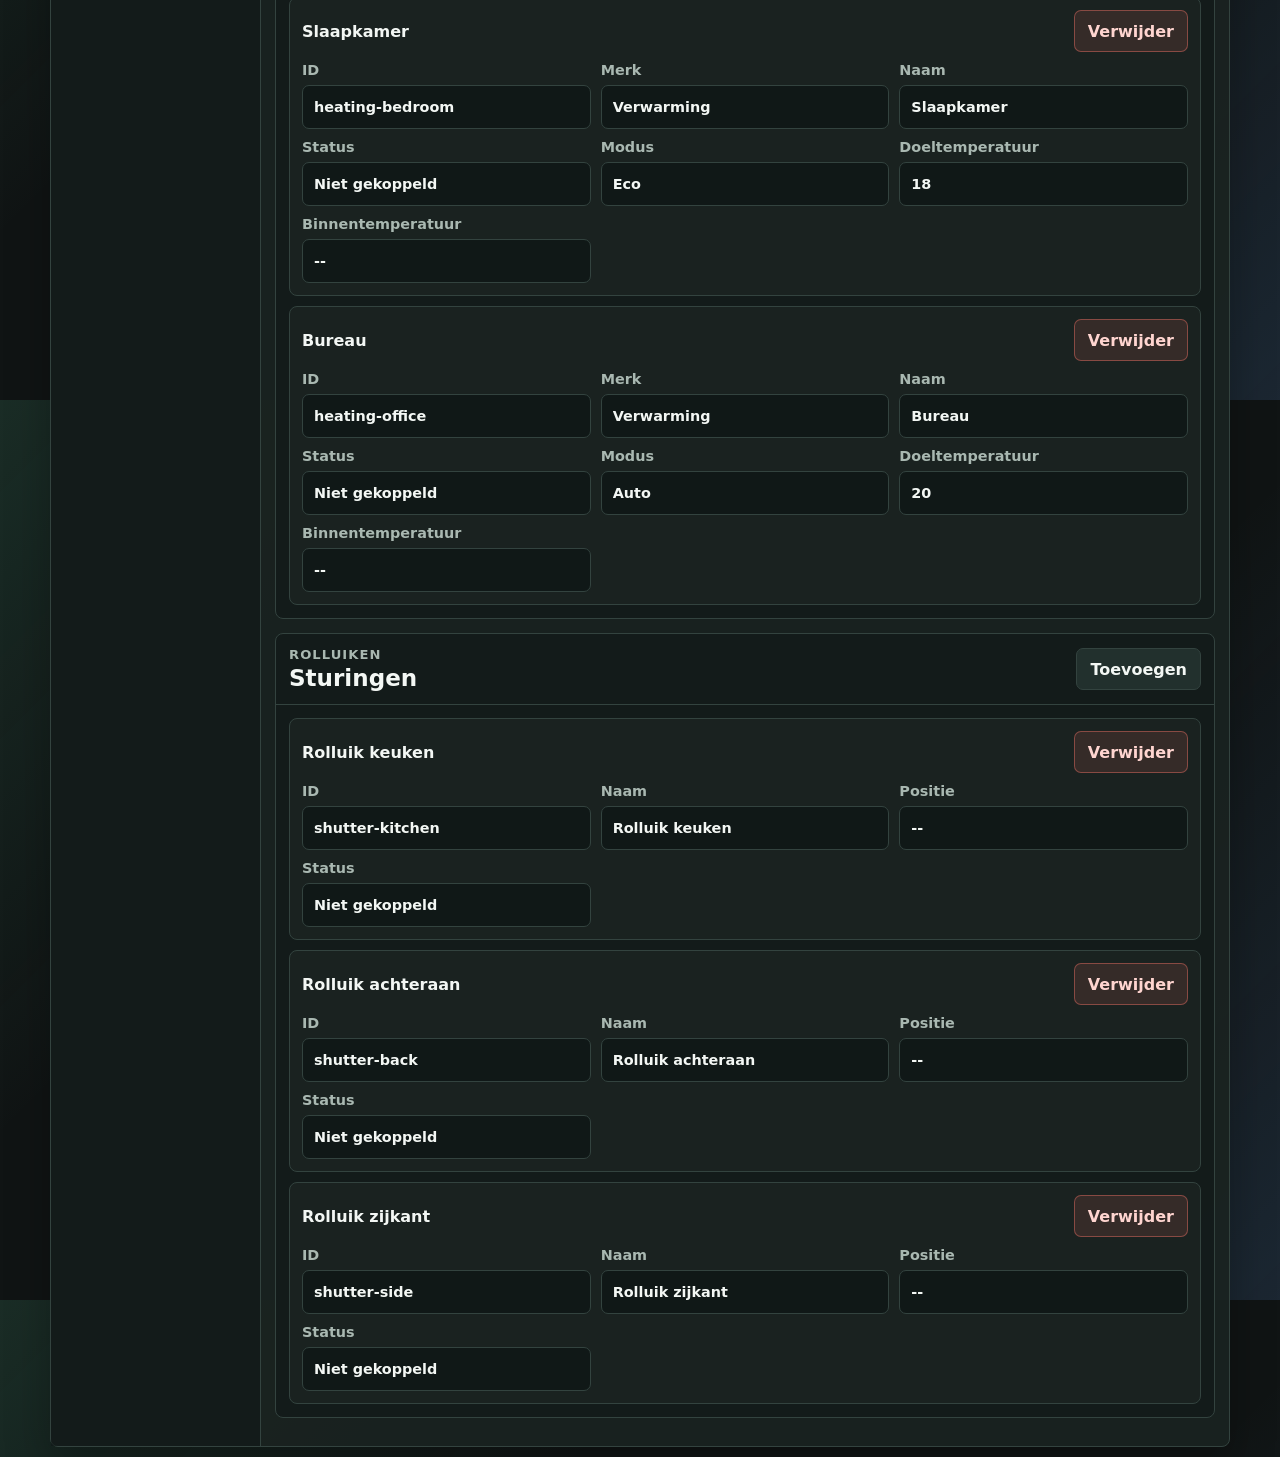
==== commit 5867b2c3: "Update dashboard pages" ====
--- a/beheer.html
+++ b/beheer.html
@@ -33,6 +33,10 @@
           <svg viewBox="0 0 24 24" aria-hidden="true"><path d="M12 2s7 7.2 7 13a7 7 0 0 1-14 0C5 9.2 12 2 12 2Zm-1 17.9V14H7.8a5 5 0 0 0 3.2 5.9ZM13 20a5 5 0 0 0 4-4.9c0-2.7-2.4-6.3-4-8.3V20Z"/></svg>
           Planten
         </a>
+        <a class="nav-button" href="netwerk.html" aria-label="Netwerkoverzicht">
+          <svg viewBox="0 0 24 24" aria-hidden="true"><path d="M11 4h2v5h5v6h3v5h-8v-5h3v-4H8v4h3v5H3v-5h3V9h5V4Zm2 13v1h6v-1h-6ZM5 17v1h4v-1H5Zm8-11v3h-2V6h2Z"/></svg>
+          Netwerk
+        </a>
         <a class="nav-button active" href="beheer.html" aria-label="Beheer instellingen">
           <svg viewBox="0 0 24 24" aria-hidden="true"><path d="m19.43 12.98.04-.98-.04-.98 2.11-1.65-2-3.46-2.49 1a7.33 7.33 0 0 0-1.7-.98L15 3h-4l-.35 2.93c-.61.24-1.18.57-1.7.98l-2.49-1-2 3.46 2.11 1.65-.04.98.04.98-2.11 1.65 2 3.46 2.49-1c.52.41 1.09.74 1.7.98L11 21h4l.35-2.93c.61-.24 1.18-.57 1.7-.98l2.49 1 2-3.46-2.11-1.65ZM13 15.5A3.5 3.5 0 1 1 13 8a3.5 3.5 0 0 1 0 7.5Z"/></svg>
           Beheer
--- a/styles.css
+++ b/styles.css
@@ -172,7 +172,7 @@
   display: grid;
   min-height: 0;
   grid-template-columns: minmax(0, .98fr) minmax(0, 1.02fr);
-  grid-template-rows: minmax(0, .95fr) minmax(0, 1fr);
+  grid-template-rows: minmax(210px, .68fr) minmax(0, 1.32fr);
   grid-template-areas:
     "climate sonoff"
     "energy cameras";
@@ -321,6 +321,9 @@
 
 .climate-panel {
   grid-area: climate;
+  display: flex;
+  flex-direction: column;
+  padding: 10px;
 }
 
 .sonoff-panel {
@@ -345,6 +348,10 @@
   justify-content: space-between;
   gap: 12px;
   margin-bottom: 10px;
+}
+
+.climate-panel .panel-heading {
+  margin-bottom: 6px;
 }
 
 .eyebrow {
@@ -379,6 +386,11 @@
   border-radius: 8px;
 }
 
+.climate-panel .icon-button {
+  width: 36px;
+  height: 36px;
+}
+
 .icon-button.active {
   background: var(--accent-strong);
   border-color: var(--accent);
@@ -399,20 +411,26 @@
 .climate-readout {
   display: grid;
   grid-template-columns: 58px minmax(0, 1fr) 58px;
-  gap: 12px;
-  align-items: center;
-  margin: 10px 0;
+  gap: 8px;
+  align-items: center;
+  margin: 4px 0 8px;
+}
+
+.climate-panel .round-button {
+  width: 46px;
+  height: 46px;
+  justify-self: center;
 }
 
 .target-temp {
-  min-height: 82px;
+  min-height: 62px;
   display: flex;
   align-items: baseline;
   justify-content: center;
   border-radius: 8px;
   background: linear-gradient(135deg, rgb(86 197 150 / 22%), rgb(105 167 255 / 14%));
   border: 1px solid var(--line);
-  font-size: clamp(3.15rem, 5.7vw, 5rem);
+  font-size: clamp(2.5rem, 4.2vw, 3.65rem);
   line-height: 1;
   font-weight: 800;
 }
@@ -434,7 +452,7 @@
 }
 
 .segmented-control button {
-  min-height: 38px;
+  min-height: 34px;
   border-radius: 6px;
   color: var(--muted);
   background: transparent;
@@ -451,8 +469,8 @@
   display: flex;
   justify-content: space-between;
   gap: 14px;
-  margin-top: 9px;
-  font-size: .92rem;
+  margin-top: 7px;
+  font-size: .86rem;
 }
 
 .mini-stats strong {
@@ -529,6 +547,29 @@
   font-weight: 800;
 }
 
+.network-actions {
+  display: flex;
+  flex-wrap: wrap;
+  justify-content: flex-end;
+  gap: 8px;
+}
+
+.network-actions button,
+.network-actions a {
+  min-height: 42px;
+}
+
+.network-actions svg {
+  width: 18px;
+  height: 18px;
+}
+
+.network-actions .secondary-button {
+  display: inline-flex;
+  align-items: center;
+  gap: 8px;
+}
+
 .plants-panel {
   min-height: 0;
   display: flex;
@@ -581,6 +622,207 @@
   background: #fff;
 }
 
+.network-page {
+  overflow-y: auto;
+}
+
+.network-page .dashboard {
+  height: auto;
+  min-height: 100dvh;
+}
+
+.network-panel {
+  display: flex;
+  flex-direction: column;
+  overflow: visible;
+}
+
+.network-layout {
+  flex: 1;
+  display: grid;
+  grid-template-columns: minmax(0, 1fr) 290px;
+  gap: 12px;
+}
+
+.network-map {
+  display: grid;
+  grid-template-rows: auto 18px auto 24px auto;
+  align-items: center;
+  border: 1px solid var(--line);
+  border-radius: 8px;
+  padding: 14px;
+  background:
+    linear-gradient(135deg, rgb(86 197 150 / 9%), transparent 45%),
+    #111817;
+}
+
+.network-root {
+  width: min(360px, 100%);
+  justify-self: center;
+}
+
+.network-infra-row,
+.network-device-grid {
+  display: grid;
+  gap: 10px;
+}
+
+.network-infra-row {
+  grid-template-columns: repeat(3, minmax(0, 1fr));
+}
+
+.network-device-grid {
+  align-self: start;
+  grid-template-columns: repeat(4, minmax(0, 1fr));
+}
+
+.network-line {
+  justify-self: center;
+  background: rgb(86 197 150 / 42%);
+}
+
+.network-line.vertical {
+  width: 2px;
+  height: 18px;
+}
+
+.network-line.fan {
+  width: min(76%, 640px);
+  height: 2px;
+  position: relative;
+}
+
+.network-line.fan::before,
+.network-line.fan::after {
+  content: "";
+  position: absolute;
+  top: 0;
+  width: 2px;
+  height: 24px;
+  background: rgb(86 197 150 / 42%);
+}
+
+.network-line.fan::before {
+  left: 0;
+}
+
+.network-line.fan::after {
+  right: 0;
+}
+
+.network-node {
+  min-width: 0;
+  min-height: 118px;
+  display: grid;
+  gap: 12px;
+  border: 1px solid var(--line);
+  border-radius: 8px;
+  padding: 12px;
+  background: var(--surface);
+}
+
+.network-node.gateway {
+  border-color: rgb(86 197 150 / 64%);
+  background: rgb(49 167 122 / 18%);
+}
+
+.network-node.repeater {
+  border-color: rgb(105 167 255 / 62%);
+  background: rgb(105 167 255 / 13%);
+}
+
+.network-node.hub,
+.network-node.lan {
+  background: rgb(34 48 45 / 92%);
+}
+
+.network-node.camera {
+  border-color: rgb(240 179 90 / 56%);
+}
+
+.network-node.plant {
+  border-color: rgb(86 197 150 / 56%);
+}
+
+.network-node.printer {
+  border-color: rgb(105 167 255 / 56%);
+}
+
+.network-node.storage {
+  border-color: rgb(240 179 90 / 56%);
+  background: rgb(240 179 90 / 10%);
+}
+
+.network-node.unknown {
+  border-color: rgb(169 184 177 / 34%);
+  background: rgb(169 184 177 / 8%);
+}
+
+.network-node-top {
+  display: grid;
+  gap: 7px;
+}
+
+.network-type {
+  justify-self: start;
+  border: 1px solid var(--line);
+  border-radius: 999px;
+  padding: 4px 8px;
+  color: var(--muted);
+  background: #101817;
+  font-size: .76rem;
+  font-weight: 800;
+  text-transform: uppercase;
+}
+
+.network-node strong {
+  min-width: 0;
+  overflow-wrap: anywhere;
+  font-size: 1rem;
+}
+
+.network-node dl,
+.network-details dl {
+  display: grid;
+  gap: 8px;
+  margin: 0;
+}
+
+.network-node dl div,
+.network-details dl div {
+  min-width: 0;
+  display: grid;
+  gap: 2px;
+}
+
+.network-node dt,
+.network-details dt {
+  color: var(--muted);
+  font-size: .76rem;
+  font-weight: 750;
+  text-transform: uppercase;
+}
+
+.network-node dd,
+.network-details dd {
+  min-width: 0;
+  margin: 0;
+  overflow-wrap: anywhere;
+  font-weight: 750;
+}
+
+.network-details {
+  min-height: 0;
+  border: 1px solid var(--line);
+  border-radius: 8px;
+  padding: 14px;
+  background: #111817;
+}
+
+.network-details h2 {
+  margin-bottom: 14px;
+}
+
 .energy-summary {
   display: grid;
   grid-template-columns: repeat(3, minmax(0, 1fr));
@@ -656,17 +898,17 @@
   z-index: 2;
   left: 0;
   top: 0;
-  min-width: 64px;
+  min-width: 104px;
   pointer-events: none;
   transform: translate(-50%, calc(-100% - 10px));
   border: 1px solid var(--line);
   border-radius: 6px;
-  padding: 7px 9px;
+  padding: 8px 10px;
   color: var(--text);
   background: rgb(16 24 23 / 96%);
   box-shadow: 0 10px 24px rgb(0 0 0 / 32%);
   font-size: .84rem;
-  line-height: 1;
+  line-height: 1.15;
   opacity: 0;
   transition: opacity .12s ease;
 }
@@ -677,7 +919,14 @@
 
 .energy-tooltip strong {
   display: block;
+  margin-top: 4px;
   font-size: .98rem;
+}
+
+.energy-tooltip span {
+  display: block;
+  color: var(--muted);
+  font-weight: 700;
 }
 
 .energy-axis-label {
@@ -1107,6 +1356,18 @@
     min-height: 620px;
   }
 
+  .network-layout {
+    grid-template-columns: 1fr;
+  }
+
+  .network-map {
+    grid-template-rows: auto 16px auto 20px auto;
+  }
+
+  .network-device-grid {
+    grid-template-columns: repeat(2, minmax(0, 1fr));
+  }
+
   .settings-grid {
     grid-template-columns: 1fr;
   }
@@ -1163,9 +1424,21 @@
   .camera-grid,
   .overview-grid,
   .shutter-overview-grid,
+  .network-infra-row,
+  .network-device-grid,
   .settings-fields,
   .compact-fields {
     grid-template-columns: 1fr;
+  }
+
+  .network-line.fan {
+    width: 2px;
+    height: 22px;
+  }
+
+  .network-line.fan::before,
+  .network-line.fan::after {
+    display: none;
   }
 
   .settings-toolbar,
